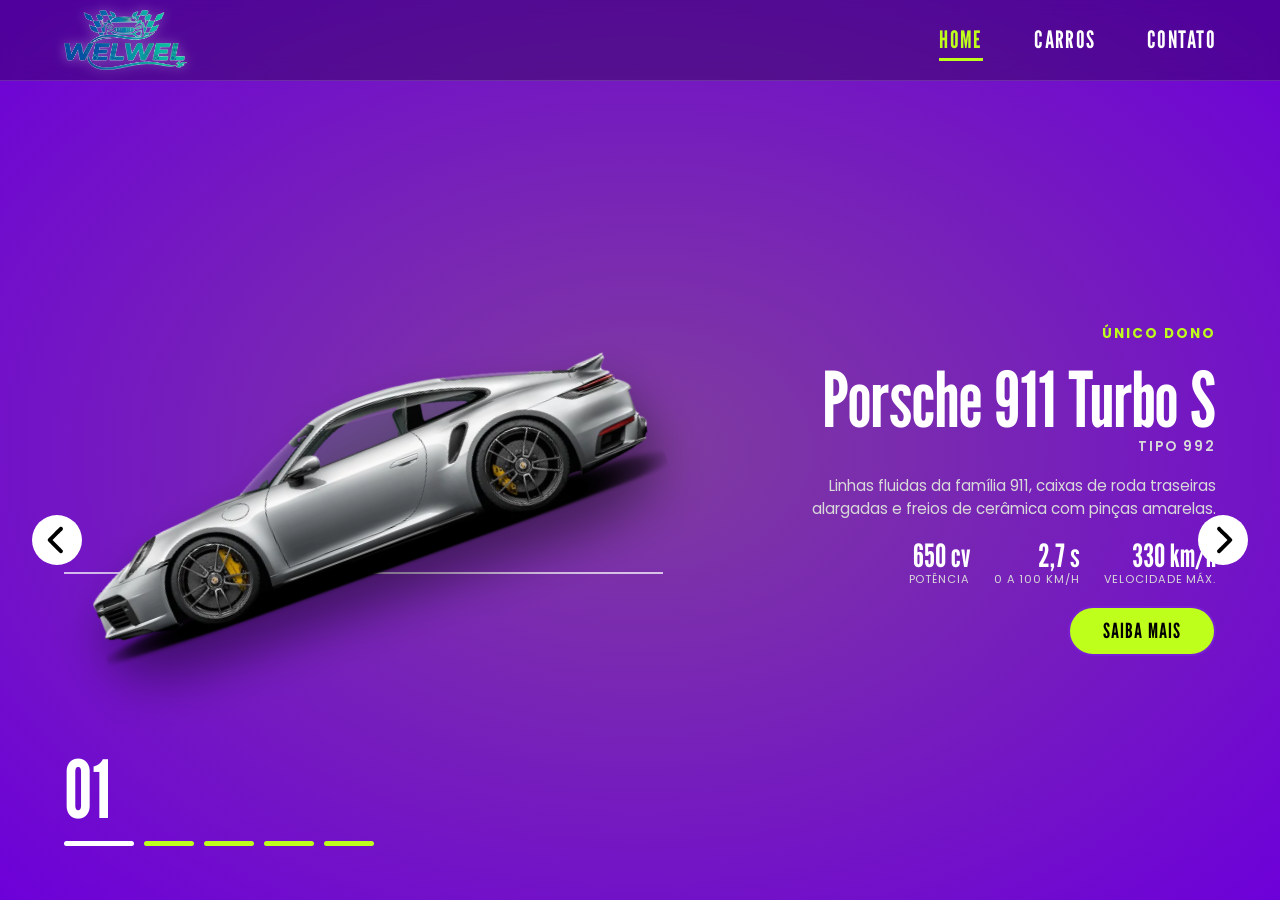
==== Car/index.html @ 52e98fe0 "Update" ====
<!DOCTYPE html>
<html lang="pt-BR">

<head>
    <meta charset="UTF-8">
    <meta name="viewport" content="width=device-width, initial-scale=1.0">
    <title>WelWel Cars | Automóveis do WelWel</title>
    <meta name="description" content="Vitrine de carros esportivos e elétricos da WelWel Cars, com ficha técnica completa de cada modelo.">
    <meta name="theme-color" content="#6d00d9">
    <link rel="icon" type="image/png" href="./img/favicon.png">
    <link rel="preconnect" href="https://fonts.googleapis.com">
    <link rel="preconnect" href="https://fonts.gstatic.com" crossorigin>
    <link href="https://fonts.googleapis.com/css2?family=League+Gothic&family=Poppins:wght@300;400;600;700&display=swap" rel="stylesheet">
    <link rel="stylesheet" href="./estyle.css">
</head>

<body class="page-home">
    <header class="site-header">
        <a class="brand" href="./index.html" aria-label="WelWel Cars, página inicial">
            <img src="./img/logo.webp" alt="WelWel Cars" width="480" height="234">
        </a>
        <button class="menu-toggle" type="button" aria-label="Abrir menu" aria-expanded="false" aria-controls="menu">
            <span></span><span></span><span></span>
        </button>
        <nav id="menu" class="menu" aria-label="Menu principal">
            <ul>
                <li><a href="./index.html" aria-current="page">Home</a></li>
                <li><a href="./carros.html">Carros</a></li>
                <li><a href="./contato.html">Contato</a></li>
            </ul>
        </nav>
    </header>

    <main>
        <section class="container" aria-roledescription="carrossel" aria-label="Carros em destaque">

            <div class="list">
            <article class="item active" aria-roledescription="slide" aria-label="1 de 5">
                <div class="car-img">
                    <img src="./img/car1.webp" alt="Porsche 911 Turbo S, vista lateral" fetchpriority="high">
                </div>

                <div class="content">
                    <p class="car-information">Único Dono</p>
                    <h2>Porsche 911 Turbo S <small>Tipo 992</small></h2>
                    <p class="description">Linhas fluidas da família 911, caixas de roda traseiras alargadas e freios de cerâmica com pinças amarelas.</p>
                    <ul class="stats">
                        <li><b>650 cv</b><span>potência</span></li>
                        <li><b>2,7 s</b><span>0 a 100 km/h</span></li>
                        <li><b>330 km/h</b><span>velocidade máx.</span></li>
                    </ul>
                    <button class="information" type="button" data-ficha="ficha-1">Saiba Mais</button>
                </div>
            </article>
            <article class="item" aria-roledescription="slide" aria-label="2 de 5" aria-hidden="true">
                <div class="car-img">
                    <img src="./img/car2.webp" alt="Ferrari California T, vista lateral" loading="lazy">
                </div>

                <div class="content">
                    <p class="car-information">Único Dono</p>
                    <h2>Ferrari California T <small>Grand Tourer conversível</small></h2>
                    <p class="description">Clássico GT de motor dianteiro-central, conversível 2+2 com pintura Rosso Corsa.</p>
                    <ul class="stats">
                        <li><b>560 cv</b><span>potência</span></li>
                        <li><b>3,6 s</b><span>0 a 100 km/h</span></li>
                        <li><b>316 km/h</b><span>velocidade máx.</span></li>
                    </ul>
                    <button class="information" type="button" data-ficha="ficha-2">Saiba Mais</button>
                </div>
            </article>
            <article class="item" aria-roledescription="slide" aria-label="3 de 5" aria-hidden="true">
                <div class="car-img">
                    <img src="./img/car3.webp" alt="Lamborghini Aventador S, vista lateral" loading="lazy">
                </div>

                <div class="content">
                    <p class="car-information">Único Dono</p>
                    <h2>Lamborghini Aventador S <small>LP 740-4</small></h2>
                    <p class="description">Silhueta em cunha, V12 aspirado e as icônicas portas em tesoura de Sant&#x27;Agata Bolognese.</p>
                    <ul class="stats">
                        <li><b>740 cv</b><span>potência</span></li>
                        <li><b>2,9 s</b><span>0 a 100 km/h</span></li>
                        <li><b>350 km/h</b><span>velocidade máx.</span></li>
                    </ul>
                    <button class="information" type="button" data-ficha="ficha-3">Saiba Mais</button>
                </div>
            </article>
            <article class="item" aria-roledescription="slide" aria-label="4 de 5" aria-hidden="true">
                <div class="car-img">
                    <img src="./img/car4.webp" alt="Geely EX2, vista lateral" loading="lazy">
                </div>

                <div class="content">
                    <p class="car-information">Único Dono</p>
                    <h2>Geely EX2 <small>Elétrico compacto</small></h2>
                    <p class="description">Elétrico de proporções de monovolume, pintura bicolor e design pensado para reduzir o arrasto.</p>
                    <ul class="stats">
                        <li><b>116 cv</b><span>potência</span></li>
                        <li><b>289 km</b><span>autonomia</span></li>
                        <li><b>21 min</b><span>recarga 30-80%</span></li>
                    </ul>
                    <button class="information" type="button" data-ficha="ficha-4">Saiba Mais</button>
                </div>
            </article>
            <article class="item" aria-roledescription="slide" aria-label="5 de 5" aria-hidden="true">
                <div class="car-img">
                    <img src="./img/car5.webp" alt="BMW iX3 M Sport, vista lateral" loading="lazy">
                </div>

                <div class="content">
                    <p class="car-information">Único Dono</p>
                    <h2>BMW iX3 M Sport <small>Geração G01 LCI</small></h2>
                    <p class="description">SUV elétrico que preserva as linhas do X3, com pacote aerodinâmico M Sport.</p>
                    <ul class="stats">
                        <li><b>286 cv</b><span>potência</span></li>
                        <li><b>460 km</b><span>autonomia</span></li>
                        <li><b>6,8 s</b><span>0 a 100 km/h</span></li>
                    </ul>
                    <button class="information" type="button" data-ficha="ficha-5">Saiba Mais</button>
                </div>
            </article>
            </div>

            <div class="arrows">
                <button id="prev" type="button" aria-label="Carro anterior"><img src="./img/arrow.svg" alt=""></button>
                <button id="next" type="button" aria-label="Próximo carro"><img src="./img/arrow.svg" alt=""></button>
            </div>

            <div class="indicator">
                <div class="number" aria-live="polite">01</div>
                <ul>
                <li><button class="line active" type="button" aria-label="Ir para o carro 1"></button></li>
                <li><button class="line" type="button" aria-label="Ir para o carro 2"></button></li>
                <li><button class="line" type="button" aria-label="Ir para o carro 3"></button></li>
                <li><button class="line" type="button" aria-label="Ir para o carro 4"></button></li>
                <li><button class="line" type="button" aria-label="Ir para o carro 5"></button></li>
                </ul>
            </div>
        </section>
    </main>

    <dialog class="ficha" id="ficha-1" aria-labelledby="ficha-1-titulo">
        <form method="dialog">
            <button class="close" aria-label="Fechar">×</button>
        </form>
        <p class="car-information">Ficha técnica</p>
        <h2 id="ficha-1-titulo">Porsche 911 Turbo S <small>Tipo 992</small></h2>
        <img src="./img/car1.webp" alt="" loading="lazy">
        <h3>Análise visual</h3>
        <ul class="highlights">
            <li><strong>Silhueta de perfil:</strong> Linhas fluidas e aerodinâmicas tradicionais do 911, com as caixas de roda traseiras visivelmente alargadas.</li>
            <li><strong>Entradas de ar laterais:</strong> Grandes aberturas nos para-lamas traseiros, que alimentam e refrigeram o motor biturbo.</li>
            <li><strong>Rodas e freios:</strong> Rodas com cubo rápido (central lock) e pinças amarelas do sistema de freios de cerâmica PCCB.</li>
            <li><strong>Defletor traseiro:</strong> Aerofólio integrado para controle adaptativo da força descendente (downforce).</li>
        </ul>
        <h3>Especificações</h3>
        <dl class="specs">
            <div><dt>Motor</dt><dd>3.8 litros, 6 cilindros opostos (Boxer), biturbo</dd></div>
            <div><dt>Combustível</dt><dd>Gasolina</dd></div>
            <div><dt>Potência máxima</dt><dd>650 cv a 6.750 rpm</dd></div>
            <div><dt>Torque máximo</dt><dd>81,6 kgfm a 2.500 rpm</dd></div>
            <div><dt>Transmissão</dt><dd>Automática de dupla embreagem (PDK), 8 marchas</dd></div>
            <div><dt>Tração</dt><dd>Integral sob demanda (AWD)</dd></div>
            <div><dt>0 a 100 km/h</dt><dd>2,7 segundos</dd></div>
            <div><dt>Velocidade máxima</dt><dd>330 km/h</dd></div>
            <div><dt>Peso em ordem de marcha</dt><dd>1.640 kg</dd></div>
            <div><dt>Freios</dt><dd>Discos de cerâmica ventilados e perfurados (PCCB)</dd></div>
            <div><dt>Pneus dianteiros</dt><dd>255/35 R20</dd></div>
            <div><dt>Pneus traseiros</dt><dd>315/30 R21</dd></div>
        </dl>
    </dialog>
    <dialog class="ficha" id="ficha-2" aria-labelledby="ficha-2-titulo">
        <form method="dialog">
            <button class="close" aria-label="Fechar">×</button>
        </form>
        <p class="car-information">Ficha técnica</p>
        <h2 id="ficha-2-titulo">Ferrari California T <small>Grand Tourer conversível</small></h2>
        <img src="./img/car2.webp" alt="" loading="lazy">
        <h3>Análise visual</h3>
        <ul class="highlights">
            <li><strong>Design de perfil:</strong> Silhueta clássica de Grand Tourer, motor dianteiro-central e tração traseira, com o escudo da escuderia nos para-lamas dianteiros.</li>
            <li><strong>Configuração conversível:</strong> Capota aberta, revelando o interior no formato de assentos 2+2.</li>
            <li><strong>Flanco esculpido:</strong> Um vinco fluido que começa atrás da roda dianteira e segue até a maçaneta da porta.</li>
            <li><strong>Rodas e freios:</strong> Rodas de liga leve de cinco raios em estrela, com pinças vermelhas que combinam com a pintura Rosso Corsa.</li>
        </ul>
        <h3>Especificações</h3>
        <dl class="specs">
            <div><dt>Motor</dt><dd>3.9 litros (3.855 cm³), V8 a 90°, biturbo</dd></div>
            <div><dt>Combustível</dt><dd>Gasolina</dd></div>
            <div><dt>Potência máxima</dt><dd>560 cv a 7.500 rpm</dd></div>
            <div><dt>Torque máximo</dt><dd>77 kgfm a 4.750 rpm</dd></div>
            <div><dt>Transmissão</dt><dd>Automatizada de dupla embreagem (F1-DCT), 7 marchas</dd></div>
            <div><dt>Tração</dt><dd>Traseira (RWD)</dd></div>
            <div><dt>0 a 100 km/h</dt><dd>3,6 segundos</dd></div>
            <div><dt>Velocidade máxima</dt><dd>316 km/h</dd></div>
            <div><dt>Peso seco</dt><dd>1.625 kg</dd></div>
            <div><dt>Freios</dt><dd>Discos de carbono-cerâmica ventilados</dd></div>
            <div><dt>Porta-malas</dt><dd>340 litros (240 litros com a capota recolhida)</dd></div>
        </dl>
    </dialog>
    <dialog class="ficha" id="ficha-3" aria-labelledby="ficha-3-titulo">
        <form method="dialog">
            <button class="close" aria-label="Fechar">×</button>
        </form>
        <p class="car-information">Ficha técnica</p>
        <h2 id="ficha-3-titulo">Lamborghini Aventador S <small>LP 740-4</small></h2>
        <img src="./img/car3.webp" alt="" loading="lazy">
        <h3>Análise visual</h3>
        <ul class="highlights">
            <li><strong>Silhueta em cunha:</strong> Linhas angulares e geométricas, clássicas e futuristas, do DNA de design da Lamborghini.</li>
            <li><strong>Entradas de ar laterais:</strong> Enormes aberturas nas portas e para-lamas traseiros, que levam ar ao motor V12 e aos freios.</li>
            <li><strong>Rodas e freios:</strong> Rodas raiadas com acabamento diamantado e pinças de freio amarelas em contraste com a carroceria.</li>
            <li><strong>Portas em tesoura:</strong> O vinco superior marca o contorno das portas de abertura vertical de Sant&#x27;Agata Bolognese.</li>
        </ul>
        <h3>Especificações</h3>
        <dl class="specs">
            <div><dt>Motor</dt><dd>6.5 litros, V12 a 60°, aspirado</dd></div>
            <div><dt>Combustível</dt><dd>Gasolina</dd></div>
            <div><dt>Potência máxima</dt><dd>740 cv a 8.400 rpm</dd></div>
            <div><dt>Torque máximo</dt><dd>70,4 kgfm (690 Nm) a 5.500 rpm</dd></div>
            <div><dt>Transmissão</dt><dd>Automatizada ISR (Independent Shifting Rods), 7 marchas</dd></div>
            <div><dt>Tração</dt><dd>Integral permanente (AWD)</dd></div>
            <div><dt>0 a 100 km/h</dt><dd>2,9 segundos</dd></div>
            <div><dt>Velocidade máxima</dt><dd>350 km/h</dd></div>
            <div><dt>Peso seco</dt><dd>1.575 kg</dd></div>
            <div><dt>Chassi</dt><dd>Suspensão ativa magnetorreológica e esterçamento nas 4 rodas</dd></div>
        </dl>
    </dialog>
    <dialog class="ficha" id="ficha-4" aria-labelledby="ficha-4-titulo">
        <form method="dialog">
            <button class="close" aria-label="Fechar">×</button>
        </form>
        <p class="car-information">Ficha técnica</p>
        <h2 id="ficha-4-titulo">Geely EX2 <small>Elétrico compacto</small></h2>
        <img src="./img/car4.webp" alt="" loading="lazy">
        <h3>Análise visual</h3>
        <ul class="highlights">
            <li><strong>Proporções de monovolume:</strong> Teto alto, balanços curtos e frente inclinada, priorizando o espaço interno e a modularidade da cabine.</li>
            <li><strong>Pintura bicolor:</strong> Carroceria em tom suave, com colunas e teto em preto brilhante.</li>
            <li><strong>Design aerodinâmico:</strong> Rodas aro 16 de desenho fechado e maçanetas embutidas para reduzir o arrasto.</li>
            <li><strong>Linha de cintura fluida:</strong> Vincos sutis e transições arredondadas, numa estética limpa e futurista.</li>
        </ul>
        <h3>Especificações</h3>
        <dl class="specs">
            <div><dt>Motor</dt><dd>Elétrico, síncrono de ímãs permanentes</dd></div>
            <div><dt>Potência máxima</dt><dd>116 cv (85 kW)</dd></div>
            <div><dt>Torque máximo</dt><dd>15,3 kgfm (150 Nm)</dd></div>
            <div><dt>Tração</dt><dd>Traseira (RWD)</dd></div>
            <div><dt>Bateria</dt><dd>Lítio-ferro-fosfato (LFP)</dd></div>
            <div><dt>Autonomia (Inmetro)</dt><dd>289 km</dd></div>
            <div><dt>Tempo de recarga</dt><dd>30% a 80% em 21 minutos (DC rápida)</dd></div>
            <div><dt>Comprimento / entre-eixos</dt><dd>4,13 m / 2,65 m</dd></div>
            <div><dt>Porta-malas traseiro</dt><dd>375 litros</dd></div>
            <div><dt>Porta-malas dianteiro (frunk)</dt><dd>70 litros</dd></div>
        </dl>
    </dialog>
    <dialog class="ficha" id="ficha-5" aria-labelledby="ficha-5-titulo">
        <form method="dialog">
            <button class="close" aria-label="Fechar">×</button>
        </form>
        <p class="car-information">Ficha técnica</p>
        <h2 id="ficha-5-titulo">BMW iX3 M Sport <small>Geração G01 LCI</small></h2>
        <img src="./img/car5.webp" alt="" loading="lazy">
        <h3>Análise visual</h3>
        <ul class="highlights">
            <li><strong>Proporções de SUV:</strong> Silhueta bem definida no estilo SAV, com balanço traseiro que amplia o espaço de carga.</li>
            <li><strong>Pacote M Sport:</strong> Para-choques esportivos, soleiras laterais musculosas e acabamento Shadow Line nas molduras das janelas.</li>
            <li><strong>Identidade sutil:</strong> Preserva as linhas do X3, com discretos apliques pretos nas saídas de ar dos para-lamas dianteiros.</li>
            <li><strong>Rodas exclusivas:</strong> Liga leve aerodinâmica de desenho fechado e acabamento bicolor, para reduzir o arrasto.</li>
        </ul>
        <h3>Especificações</h3>
        <dl class="specs">
            <div><dt>Motorização</dt><dd>1 motor elétrico traseiro (BMW eDrive de 5ª geração)</dd></div>
            <div><dt>Potência máxima</dt><dd>286 cv (210 kW)</dd></div>
            <div><dt>Torque máximo</dt><dd>40,8 kgfm (400 Nm)</dd></div>
            <div><dt>Transmissão</dt><dd>Automática de 1 marcha</dd></div>
            <div><dt>Tração</dt><dd>Traseira (RWD)</dd></div>
            <div><dt>0 a 100 km/h</dt><dd>6,8 segundos</dd></div>
            <div><dt>Velocidade máxima</dt><dd>180 km/h (limitada eletronicamente)</dd></div>
            <div><dt>Bateria</dt><dd>80 kWh brutos (74 kWh úteis)</dd></div>
            <div><dt>Autonomia média</dt><dd>Até 460 km (ciclo WLTP)</dd></div>
            <div><dt>Recarga rápida</dt><dd>10% a 80% em cerca de 32 minutos (DC de 150 kW)</dd></div>
            <div><dt>Porta-malas</dt><dd>510 litros</dd></div>
        </dl>
    </dialog>

    <script src="./script.js"></script>
</body>

</html>
---- Car/estyle.css ----
/* ============ Base ============ */
:root {
    --roxo-claro: #7f3d9e;
    --roxo: #6d00d9;
    --roxo-escuro: #1a0033;
    --verde: #beff1b;
    --texto: #fff;
    --texto-suave: #d9d9d9;
    --borda: rgba(255, 255, 255, 0.14);
    --gutter: max(16px, 5vw);
}

* {
    margin: 0;
    padding: 0;
    box-sizing: border-box;
    list-style: none;
}

html {
    scroll-behavior: smooth;
}

body {
    font-family: "Poppins", sans-serif;
    font-size: 16px;
    line-height: 1.5;
    color: var(--texto);
    background: var(--roxo-escuro);
    min-height: 100vh;
}

img {
    max-width: 100%;
    display: block;
}

a {
    color: inherit;
}

button {
    font: inherit;
}

:focus-visible {
    outline: 3px solid var(--verde);
    outline-offset: 3px;
}

.car-information {
    font-weight: 700;
    font-size: 0.85rem;
    text-transform: uppercase;
    letter-spacing: 0.15em;
    color: var(--verde);
}

/* Botão verde "Saiba Mais" (também usado em links) */
.information {
    display: inline-block;
    border-radius: 30px;
    padding: 0.35em 1.6em;
    text-transform: uppercase;
    text-decoration: none;
    letter-spacing: 0.05em;
    border: 2px solid #791fd3;
    background-color: var(--verde);
    color: #000;
    cursor: pointer;
    font-family: "League Gothic", sans-serif;
    font-size: 1.3rem;
    transition: transform 0.2s, background-color 0.2s, box-shadow 0.2s;

    &:hover {
        background-color: #fff;
        transform: translateY(-2px);
        box-shadow: 0 8px 20px rgba(0, 0, 0, 0.3);
    }
}

/* ============ Cabeçalho ============ */
.site-header {
    position: fixed;
    inset: 0 0 auto 0;
    z-index: 10;
    display: flex;
    align-items: center;
    justify-content: space-between;
    gap: 16px;
    padding: 10px var(--gutter);
    background: rgba(26, 0, 51, 0.35);
    backdrop-filter: blur(10px);
    -webkit-backdrop-filter: blur(10px);
    border-bottom: 1px solid var(--borda);

    & .brand img {
        height: 60px;
        width: auto;
        filter: drop-shadow(0 0 6px rgba(255, 255, 255, 0.35));
    }

    & .menu ul {
        display: flex;
        gap: clamp(20px, 4vw, 56px);
    }

    & .menu a {
        font-family: "League Gothic", sans-serif;
        font-size: 1.5rem;
        letter-spacing: 0.06em;
        text-transform: uppercase;
        text-decoration: none;
        padding: 4px 0;
        border-bottom: 3px solid transparent;
        transition: color 0.2s, border-color 0.2s;

        &:hover,
        &[aria-current="page"] {
            color: var(--verde);
            border-color: var(--verde);
        }
    }
}

.menu-toggle {
    display: none;
    width: 46px;
    height: 46px;
    border: 1px solid var(--borda);
    border-radius: 12px;
    background: rgba(255, 255, 255, 0.08);
    cursor: pointer;
    flex-direction: column;
    justify-content: center;
    align-items: center;
    gap: 5px;

    & span {
        width: 22px;
        height: 2px;
        background: #fff;
        border-radius: 2px;
        transition: transform 0.3s, opacity 0.3s;
    }

    &[aria-expanded="true"] span:nth-child(1) { transform: translateY(7px) rotate(45deg); }
    &[aria-expanded="true"] span:nth-child(2) { opacity: 0; }
    &[aria-expanded="true"] span:nth-child(3) { transform: translateY(-7px) rotate(-45deg); }
}

/* ============ Carrossel (Home) ============ */
.page-home {
    overflow: hidden;
}

section.container {
    --calculation: 1;
    background-image: radial-gradient(var(--roxo-claro), var(--roxo));
    height: 100vh;
    height: 100svh;
    position: relative;
    overflow: hidden;
    padding-top: 80px;

    & .list {
        width: min(1200px, 90vw);
        margin: auto;
        height: 100%;
        position: relative;
        display: grid;

        /* Linha branca onde o carro "apoia" */
        &::before {
            content: '';
            position: absolute;
            left: 0;
            right: 48%;
            top: 60%;
            border-top: 2px solid rgba(255, 255, 255, 0.7);
        }
    }

    & .item {
        grid-area: 1 / 1;
        display: grid;
        grid-template-columns: 1.15fr 1fr;
        align-items: center;
        gap: 40px;
        transform: translateX(calc(100vw * var(--calculation)));
        opacity: 0;
        visibility: hidden;
        transition: transform 0.5s, opacity 0.5s, visibility 0.5s;

        & .car-img img {
            width: 100%;
            max-height: 50vh;
            object-fit: contain;
            transform: rotate(0);
            transition: transform 0.5s 0.3s;
            filter: drop-shadow(0 30px 25px rgba(0, 0, 0, 0.45));
        }

        & .content {
            display: flex;
            flex-direction: column;
            align-items: end;
            text-align: right;
            gap: 18px;

            & > * {
                transform: translateX(calc(200px * var(--calculation)));
                opacity: 0;
                transition: transform 0.7s 0.3s, opacity 0.7s 0.3s;
            }

            & h2 { transition-delay: 0.45s; }
            & .description { transition-delay: 0.6s; }
            & .stats { transition-delay: 0.75s; }
            & .information { transition-delay: 0.9s; }
        }

        &.active {
            transform: translateX(0);
            opacity: 1;
            visibility: visible;

            & .car-img img { transform: rotate(-20deg); }

            & .content > * {
                transform: translateX(0);
                opacity: 1;
            }
        }
    }

    & .arrows {
        position: absolute;
        top: 60%;
        left: 50%;
        transform: translate(-50%, -50%);
        display: flex;
        justify-content: space-between;
        width: 95vw;
        pointer-events: none;
        z-index: 3;

        & button {
            pointer-events: auto;
            width: 50px;
            height: 50px;
            border-radius: 50%;
            border: none;
            background: #fff;
            display: grid;
            place-items: center;
            cursor: pointer;
            transition: background-color 0.3s, transform 0.3s;

            & img { width: 28px; }

            &:hover { background-color: var(--verde); }
        }

        & #prev { transform: scale(-1); }
    }

    & .indicator {
        position: absolute;
        left: var(--gutter);
        bottom: 6vh;
        display: flex;
        flex-direction: column;
        gap: 12px;
        z-index: 3;

        & .number {
            font-size: 5em;
            line-height: 1;
            font-family: "League Gothic", sans-serif;
        }

        & ul {
            display: flex;
            gap: 10px;
        }

        & .line {
            display: block;
            width: 50px;
            height: 5px;
            padding: 0;
            border: none;
            background-color: var(--verde);
            border-radius: 5px;
            cursor: pointer;
            transition: background-color 0.5s, width 0.5s;

            &.active {
                background-color: #fff;
                width: 70px;
            }
        }
    }
}

/* Textos do carro (carrossel, página Carros e ficha) */
h2 small {
    display: block;
    font-family: "Poppins", sans-serif;
    font-size: 0.85rem;
    line-height: 1.6;
    font-weight: 600;
    letter-spacing: 0.15em;
    text-transform: uppercase;
    color: var(--texto-suave);
}

.item h2,
.car-card h2,
.ficha h2 {
    font-family: "League Gothic", sans-serif;
    font-weight: 400;
    line-height: 0.95;
}

.item h2 {
    font-size: clamp(3rem, 6vw, 5.5rem);
}

.description {
    color: var(--texto-suave);
    font-size: 0.95rem;
    max-width: 420px;
}

.stats {
    display: flex;
    gap: 24px;

    & li {
        display: flex;
        flex-direction: column;
    }

    & b {
        font-family: "League Gothic", sans-serif;
        font-weight: 400;
        font-size: 2rem;
        line-height: 1;
    }

    & span {
        font-size: 0.7rem;
        text-transform: uppercase;
        letter-spacing: 0.08em;
        color: var(--texto-suave);
    }
}

/* ============ Ficha técnica (janela) ============ */
.ficha {
    margin: auto;
    width: min(760px, calc(100% - 32px));
    max-height: 90vh;
    overflow: auto;
    padding: 32px;
    color: var(--texto);
    background: linear-gradient(160deg, #2c0057, #14002a);
    border: 1px solid rgba(190, 255, 27, 0.4);
    border-radius: 20px;

    &::backdrop {
        background: rgba(10, 0, 20, 0.7);
        backdrop-filter: blur(4px);
    }

    & h2 {
        font-size: clamp(2.4rem, 7vw, 3.6rem);
        margin: 4px 0 12px;
    }

    & > img {
        width: 100%;
        max-height: 200px;
        object-fit: contain;
        margin: 8px 0 16px;
    }

    & h3 {
        font-family: "League Gothic", sans-serif;
        font-weight: 400;
        font-size: 1.6rem;
        letter-spacing: 0.04em;
        margin: 20px 0 10px;
    }

    & .close {
        position: absolute;
        top: 16px;
        right: 16px;
        width: 40px;
        height: 40px;
        border-radius: 50%;
        border: none;
        background: var(--verde);
        color: #000;
        font-size: 1.6rem;
        line-height: 1;
        cursor: pointer;
    }
}

.highlights {
    display: grid;
    gap: 8px;
    font-size: 0.92rem;
    color: var(--texto-suave);

    & strong { color: var(--verde); }
}

.specs {
    display: grid;
    grid-template-columns: repeat(auto-fit, minmax(210px, 1fr));
    gap: 8px;

    & div {
        padding: 10px 12px;
        background: rgba(255, 255, 255, 0.06);
        border-radius: 10px;
    }

    & dt {
        font-size: 0.7rem;
        text-transform: uppercase;
        letter-spacing: 0.08em;
        color: var(--verde);
    }

    & dd {
        font-weight: 600;
        font-size: 0.92rem;
    }
}

/* ============ Páginas internas (Carros e Contato) ============ */
.page-carros,
.page-contato {
    background:
        radial-gradient(ellipse at top, var(--roxo-claro), var(--roxo) 35%, var(--roxo-escuro) 75%) no-repeat,
        var(--roxo-escuro);
    background-size: 100% 900px;
}

.page {
    width: min(1200px, calc(100% - 32px));
    margin: 0 auto;
    padding: 130px 0 60px;
}

.page-intro {
    margin-bottom: 40px;
    max-width: 640px;

    & h1 {
        font-family: "League Gothic", sans-serif;
        font-weight: 400;
        font-size: clamp(3.2rem, 9vw, 6rem);
        line-height: 1;
        margin: 6px 0 12px;
    }

    & p:last-child { color: var(--texto-suave); }
}

.car-grid {
    display: grid;
    grid-template-columns: repeat(auto-fill, minmax(min(100%, 340px), 1fr));
    align-items: start;
    gap: 24px;
}

.car-card {
    display: flex;
    flex-direction: column;
    gap: 12px;
    padding: 20px;
    background: rgba(255, 255, 255, 0.06);
    border: 1px solid var(--borda);
    border-radius: 20px;
    transition: transform 0.3s, border-color 0.3s;

    &:hover {
        transform: translateY(-4px);
        border-color: var(--verde);
    }

    & h2 { font-size: 2.6rem; }

    & .stats b { font-size: 1.6rem; }
}

.car-card-img {
    aspect-ratio: 16 / 8;
    display: grid;
    place-items: center;
    padding: 16px;
    border-radius: 14px;
    background: radial-gradient(var(--roxo-claro), var(--roxo));
    overflow: hidden;

    & img {
        max-height: 100%;
        object-fit: contain;
        filter: drop-shadow(0 16px 12px rgba(0, 0, 0, 0.4));
        transition: transform 0.5s;
    }
}

.car-card:hover .car-card-img img {
    transform: rotate(-8deg) scale(1.03);
}

details {
    margin-top: auto;
    border-top: 1px solid var(--borda);
    padding-top: 12px;

    & summary {
        cursor: pointer;
        font-weight: 600;
        color: var(--verde);
    }

    &[open] summary { margin-bottom: 12px; }

    & .specs { margin-top: 12px; }
}

/* Contato */
.contact {
    display: grid;
    grid-template-columns: 1.5fr 1fr;
    gap: 24px;
    align-items: start;
}

.contact-form,
.contact-info {
    padding: 28px;
    background: rgba(255, 255, 255, 0.06);
    border: 1px solid var(--borda);
    border-radius: 20px;
}

.contact-form {
    display: grid;
    grid-template-columns: 1fr 1fr;
    gap: 16px;

    & label {
        display: grid;
        gap: 6px;
        font-size: 0.85rem;
        font-weight: 600;
    }

    & .full,
    & .form-status { grid-column: 1 / -1; }

    & input,
    & select,
    & textarea {
        width: 100%;
        padding: 12px 14px;
        font: inherit;
        font-weight: 400;
        color: var(--texto);
        background: rgba(255, 255, 255, 0.08);
        border: 1px solid rgba(255, 255, 255, 0.22);
        border-radius: 12px;
        resize: vertical;

        &:focus {
            outline: none;
            border-color: var(--verde);
        }
    }

    & option { color: #000; }

    & button { justify-self: start; }

    & .form-status {
        color: var(--verde);
        font-weight: 600;
    }
}

.contact-info {
    display: grid;
    gap: 16px;

    & h2 {
        font-family: "League Gothic", sans-serif;
        font-weight: 400;
        font-size: 2.4rem;
        line-height: 1;
    }

    & ul {
        display: grid;
        gap: 8px;
        color: var(--texto-suave);
    }

    & strong { color: var(--texto); }

    & .information { justify-self: start; }
}

.site-footer {
    text-align: center;
    padding: 32px 16px;
    font-size: 0.85rem;
    color: var(--texto-suave);
    border-top: 1px solid var(--borda);

    & a { color: var(--verde); }
}

/* ============ Celular e tablet ============ */
@media (max-width: 860px) {
    .menu-toggle {
        display: flex;
    }

    .site-header {
        & .brand img { height: 48px; }

        & .menu {
            position: absolute;
            top: 100%;
            left: 0;
            right: 0;
            background: rgba(26, 0, 51, 0.97);
            border-bottom: 1px solid var(--borda);
            padding: 8px var(--gutter) 16px;
            display: none;

            &.open { display: block; }

            & ul {
                flex-direction: column;
                gap: 4px;
            }

            & a {
                display: block;
                padding: 10px 0;
            }
        }
    }

    .page-home {
        overflow: auto;
    }

    section.container {
        height: auto;
        min-height: 100vh;
        min-height: 100svh;
        padding: 104px 0 150px;

        & .list::before { display: none; }

        & .item {
            grid-template-columns: 1fr;
            align-content: start;
            gap: 24px;

            & .car-img { padding: 8px 16px 0; }

            & .car-img img { max-height: 30vh; }

            &.active .car-img img { transform: rotate(-8deg); }

            & .content {
                align-items: start;
                text-align: left;
                gap: 14px;
            }
        }

        & .arrows {
            top: auto;
            left: auto;
            right: var(--gutter);
            bottom: 28px;
            transform: none;
            width: auto;
            gap: 12px;
        }

        & .indicator {
            bottom: 28px;

            & .number { font-size: 3em; }

            & .line { width: 28px; }

            & .line.active { width: 44px; }
        }
    }

    .contact {
        grid-template-columns: 1fr;
    }
}

@media (max-width: 520px) {
    .contact-form {
        grid-template-columns: 1fr;
        padding: 20px;
    }

    .stats {
        gap: 18px;
    }

    .ficha {
        padding: 24px 18px;
    }
}

@media (prefers-reduced-motion: reduce) {
    *,
    *::before,
    *::after {
        transition-duration: 0.01ms !important;
        transition-delay: 0s !important;
        scroll-behavior: auto !important;
    }
}
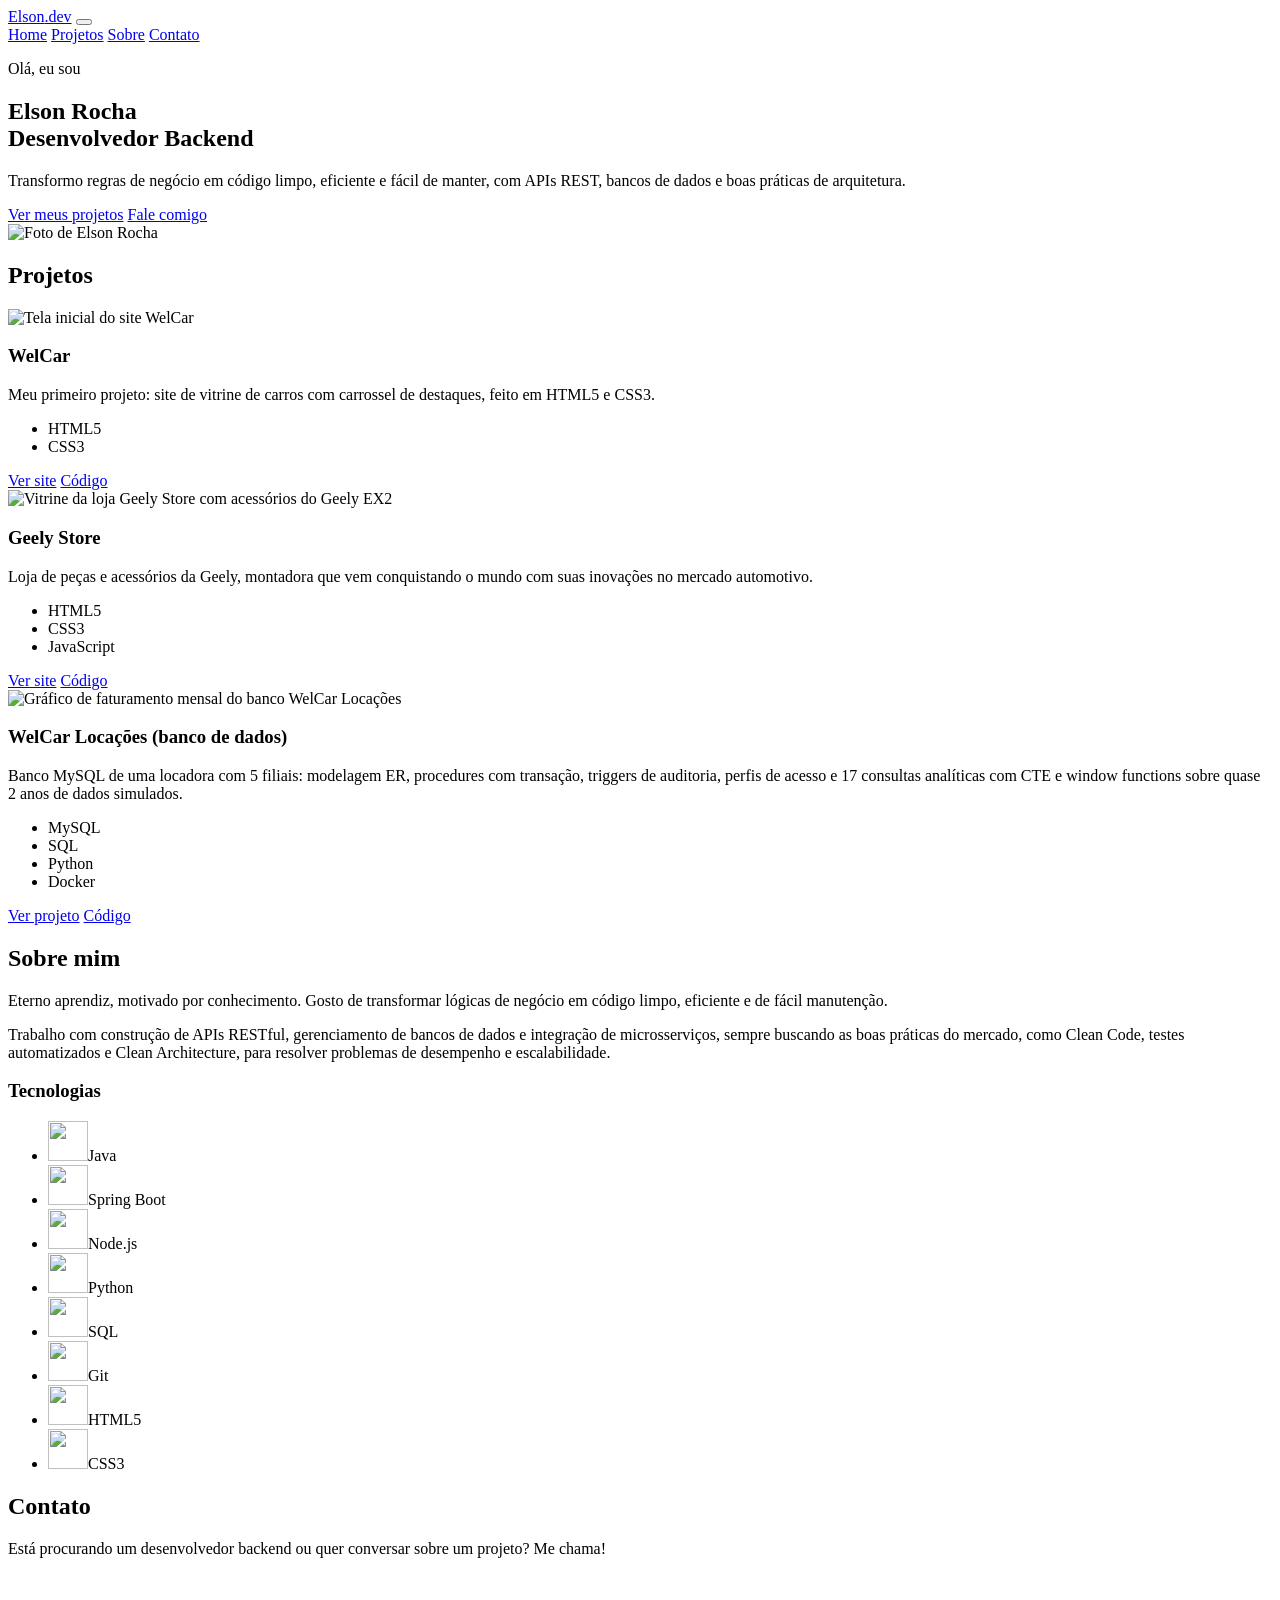
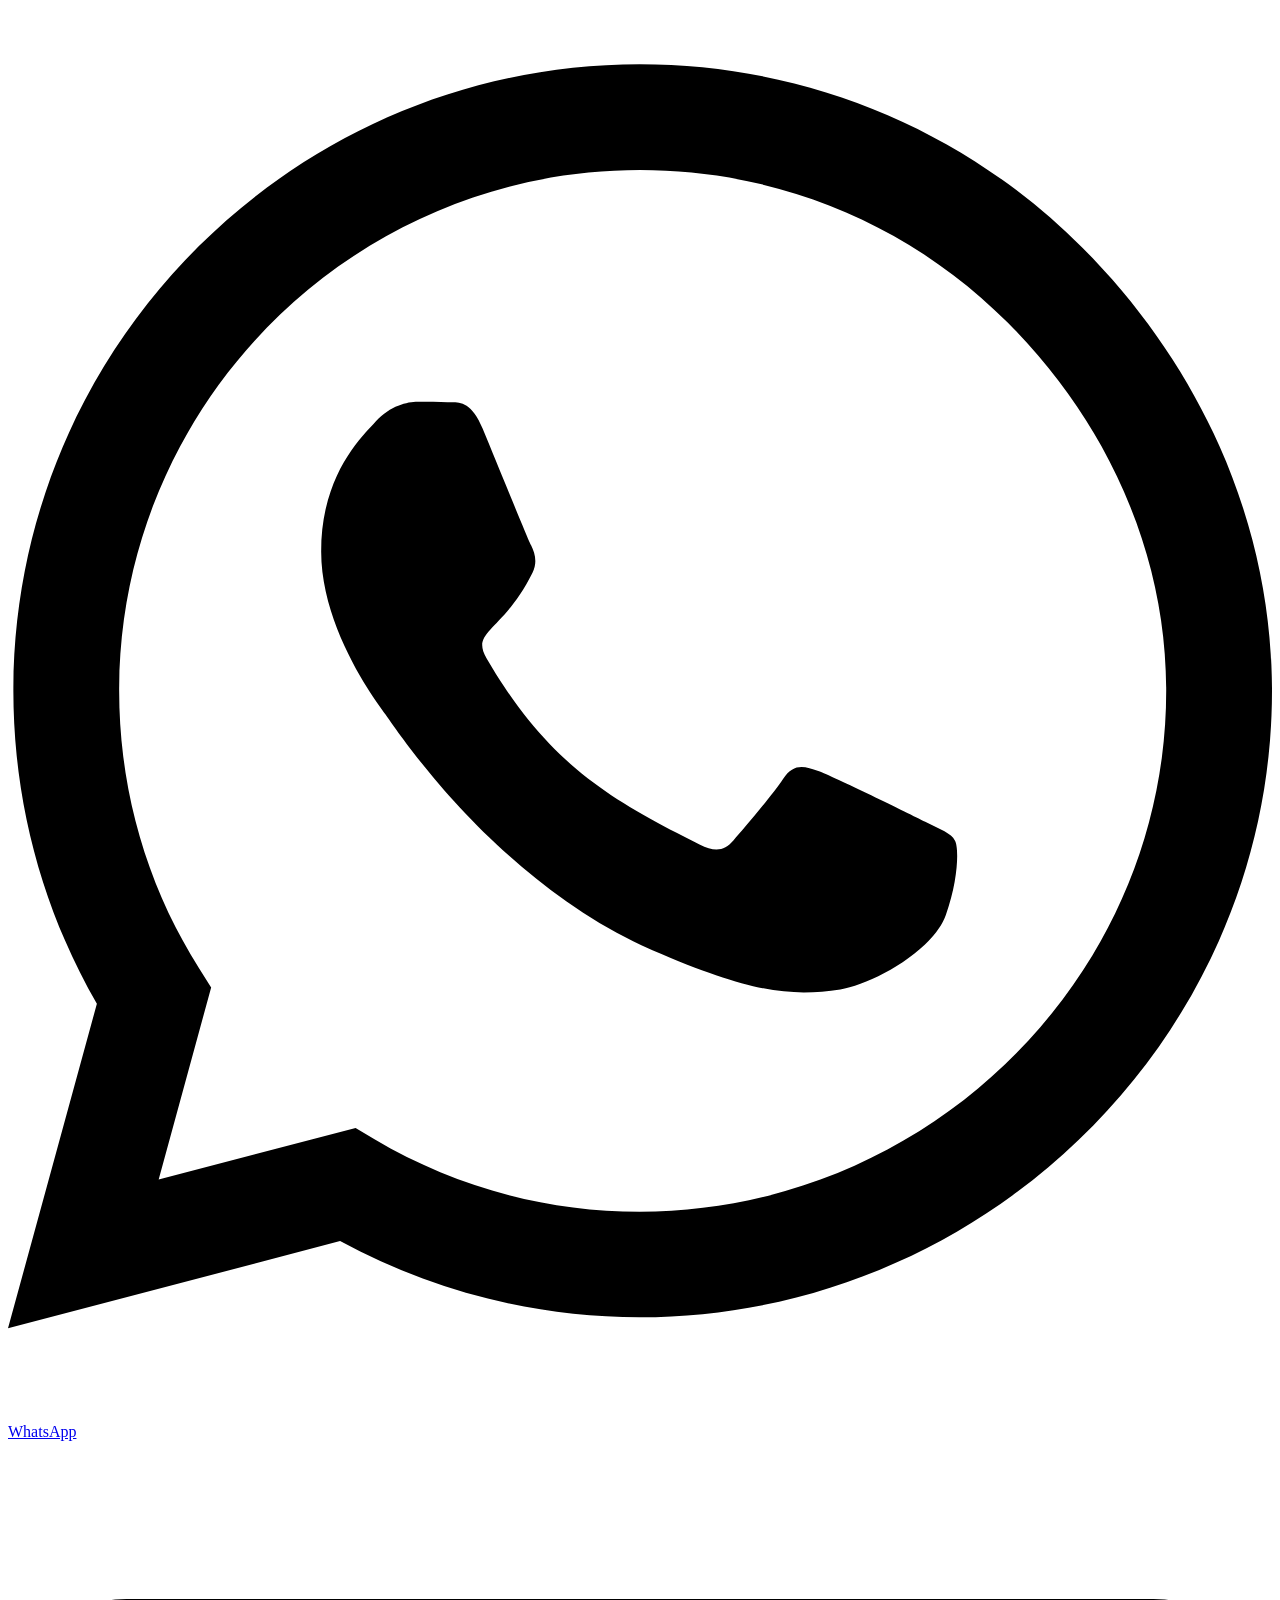
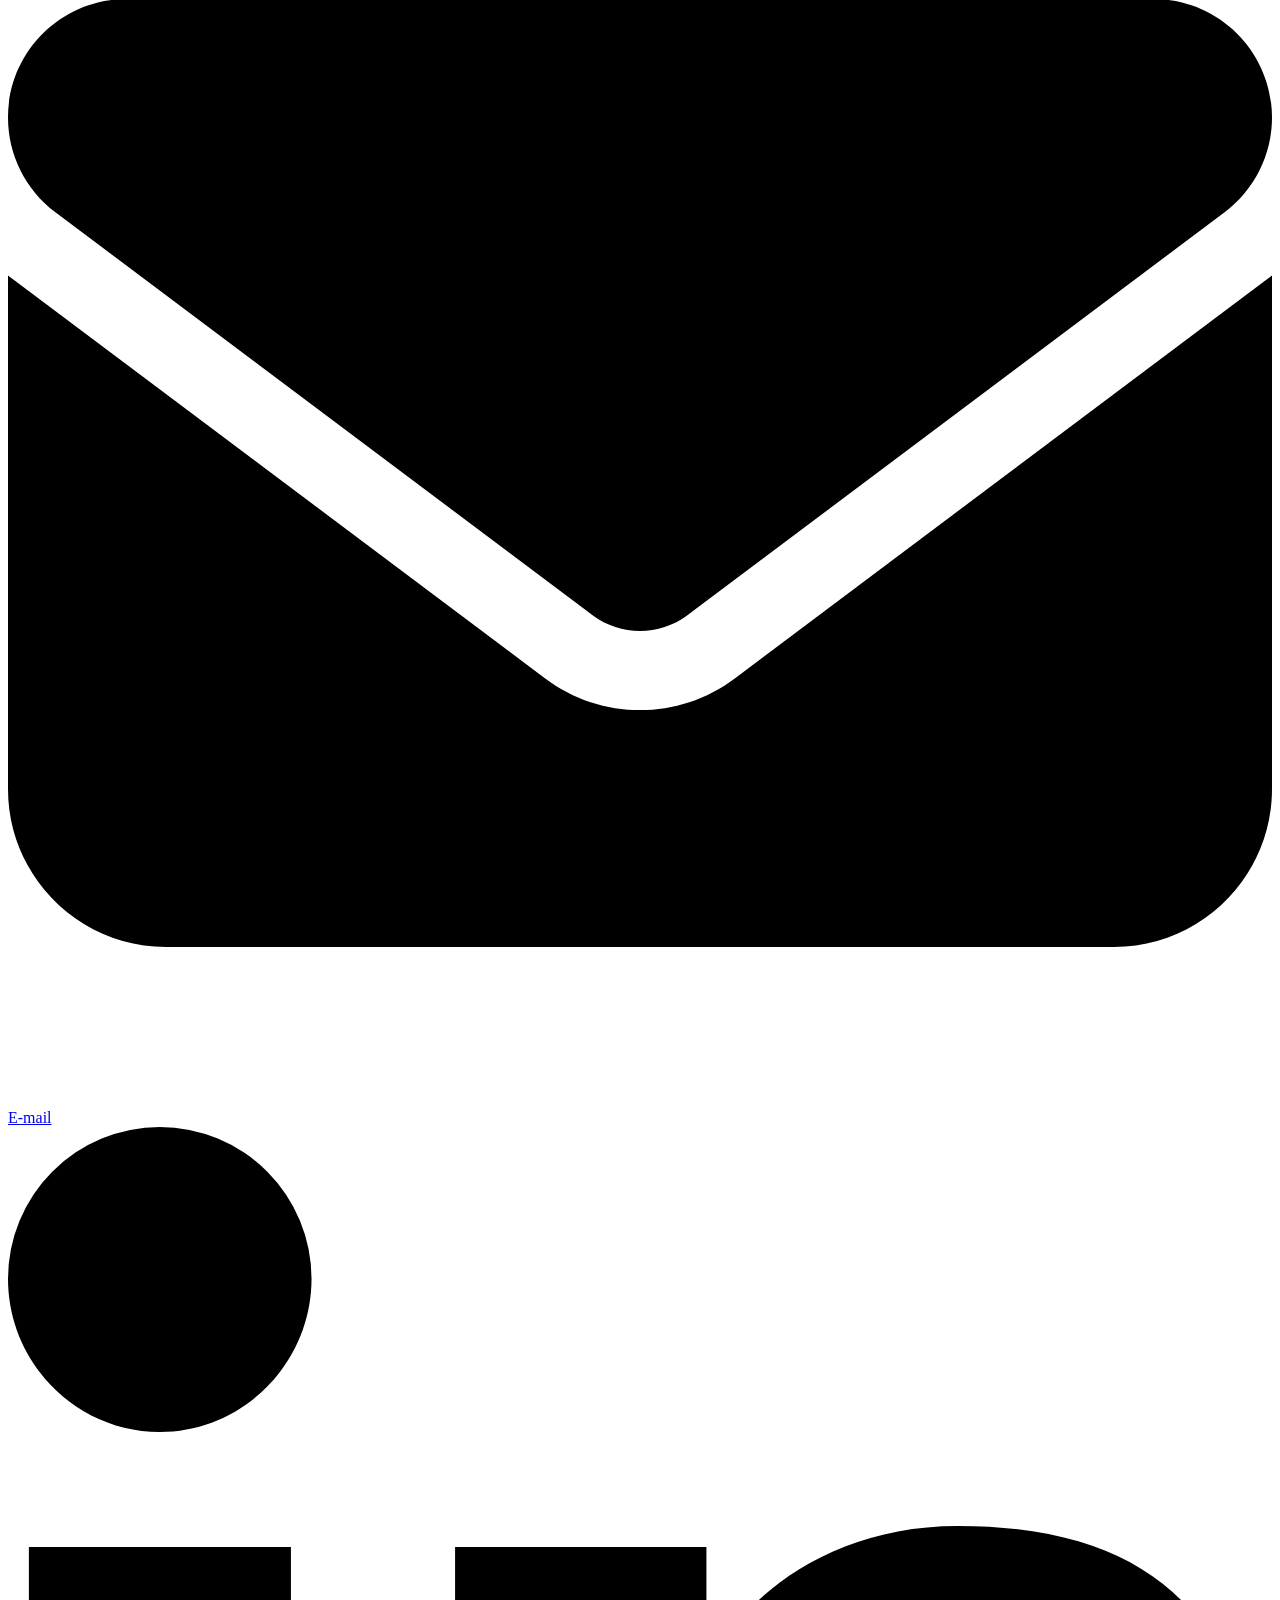
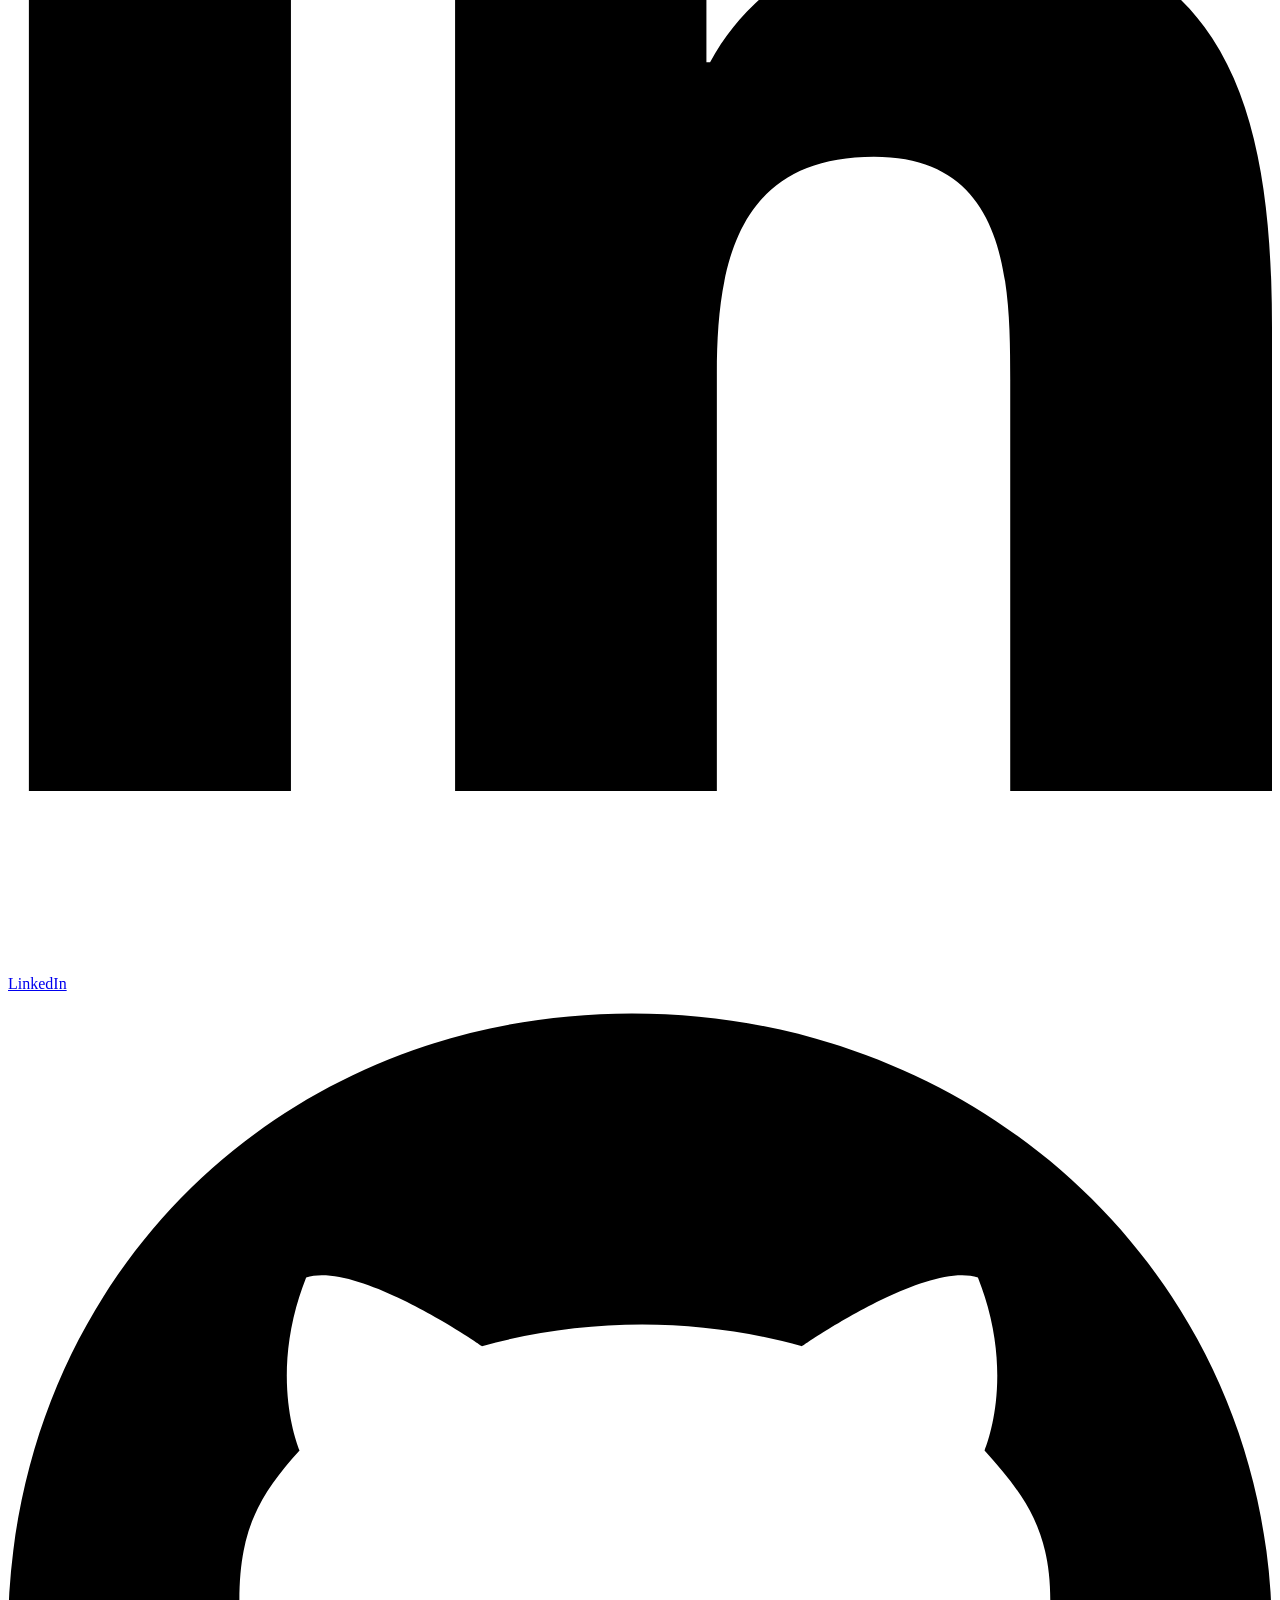
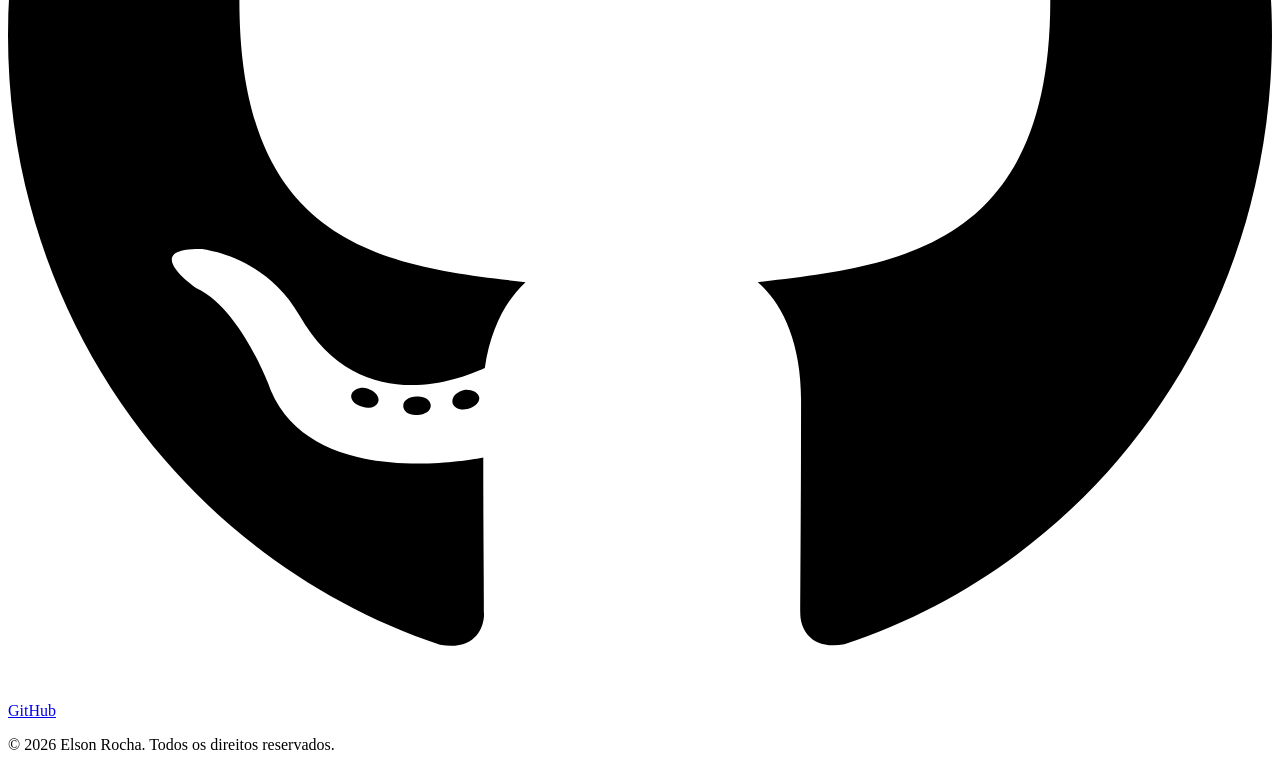
==== commit 8c8a5f2f: "UpGeelyStore" ====
--- a/Car/index.html
+++ b/Car/index.html
@@ -1,291 +1,168 @@
 <!DOCTYPE html>
 <html lang="pt-BR">
-
 <head>
     <meta charset="UTF-8">
     <meta name="viewport" content="width=device-width, initial-scale=1.0">
-    <title>WelWel Cars | Automóveis do WelWel</title>
-    <meta name="description" content="Vitrine de carros esportivos e elétricos da WelWel Cars, com ficha técnica completa de cada modelo.">
-    <meta name="theme-color" content="#6d00d9">
-    <link rel="icon" type="image/png" href="./img/favicon.png">
-    <link rel="preconnect" href="https://fonts.googleapis.com">
-    <link rel="preconnect" href="https://fonts.gstatic.com" crossorigin>
-    <link href="https://fonts.googleapis.com/css2?family=League+Gothic&family=Poppins:wght@300;400;600;700&display=swap" rel="stylesheet">
-    <link rel="stylesheet" href="./estyle.css">
+    <title>Elson Rocha | Desenvolvedor Backend</title>
+    <meta name="description" content="Portfólio de Elson Rocha, desenvolvedor backend com Java, Spring Boot, Node.js, Python e SQL.">
+
+    <!-- Aparência do link quando compartilhado no WhatsApp e LinkedIn -->
+    <meta property="og:title" content="Elson Rocha | Desenvolvedor Backend">
+    <meta property="og:description" content="Conheça meus projetos com Java, Spring Boot, Node.js, Python e SQL.">
+    <meta property="og:image" content="img/elson.jpg">
+    <meta property="og:type" content="website">
+
+    <link rel="icon" href="data:image/svg+xml,<svg xmlns='http://www.w3.org/2000/svg' viewBox='0 0 64 64'><rect width='64' height='64' rx='14' fill='%235b3df5'/><text x='50%' y='54%' font-family='Segoe UI,Arial' font-size='34' font-weight='700' fill='white' text-anchor='middle' dominant-baseline='middle'>ER</text></svg>">
+    <link rel="stylesheet" href="styles.css">
 </head>
+<body>
+    <header class="topo">
+        <div class="container topo-conteudo">
+            <a href="#inicio" class="logo">Elson<span>.dev</span></a>
 
-<body class="page-home">
-    <header class="site-header">
-        <a class="brand" href="./index.html" aria-label="WelWel Cars, página inicial">
-            <img src="./img/logo.webp" alt="WelWel Cars" width="480" height="234">
-        </a>
-        <button class="menu-toggle" type="button" aria-label="Abrir menu" aria-expanded="false" aria-controls="menu">
-            <span></span><span></span><span></span>
-        </button>
-        <nav id="menu" class="menu" aria-label="Menu principal">
-            <ul>
-                <li><a href="./index.html" aria-current="page">Home</a></li>
-                <li><a href="./carros.html">Carros</a></li>
-                <li><a href="./contato.html">Contato</a></li>
-            </ul>
-        </nav>
+            <button class="menu-botao" aria-label="Abrir menu" aria-expanded="false" aria-controls="menu">
+                <span></span><span></span><span></span>
+            </button>
+
+            <nav id="menu" class="menu">
+                <a href="#inicio">Home</a>
+                <a href="#projetos">Projetos</a>
+                <a href="#sobre">Sobre</a>
+                <a href="#contato">Contato</a>
+            </nav>
+        </div>
     </header>
 
     <main>
-        <section class="container" aria-roledescription="carrossel" aria-label="Carros em destaque">
+        <section id="inicio" class="principal">
+            <div class="container principal-conteudo">
+                <div>
+                    <p class="saudacao">Olá, eu sou</p>
+                    <h1>Elson Rocha<br><span>Desenvolvedor Backend</span></h1>
+                    <p class="resumo">Transformo regras de negócio em código limpo, eficiente e fácil de manter, com APIs REST, bancos de dados e boas práticas de arquitetura.</p>
+                    <div class="acoes">
+                        <a href="#projetos" class="btn btn-principal">Ver meus projetos</a>
+                        <a href="#contato" class="btn btn-secundario">Fale comigo</a>
+                    </div>
+                </div>
+                <img class="foto" src="img/elson.jpg" alt="Foto de Elson Rocha" width="600" height="800">
+            </div>
+        </section>
 
-            <div class="list">
-            <article class="item active" aria-roledescription="slide" aria-label="1 de 5">
-                <div class="car-img">
-                    <img src="./img/car1.webp" alt="Porsche 911 Turbo S, vista lateral" fetchpriority="high">
+        <section id="projetos" class="secao">
+            <div class="container">
+                <h2 class="titulo-secao">Projetos</h2>
+
+                <div class="grade-projetos">
+                    <article class="card">
+                        <img src="img/projeto-welcar.jpg" alt="Tela inicial do site WelCar" loading="lazy">
+                        <div class="card-info">
+                            <h3>WelCar</h3>
+                            <p>Meu primeiro projeto: site de vitrine de carros com carrossel de destaques, feito em HTML5 e CSS3.</p>
+                            <ul class="tags">
+                                <li>HTML5</li>
+                                <li>CSS3</li>
+                            </ul>
+                            <div class="card-links">
+                                <a href="https://elsondev-backend.github.io/mycarr/Car/index.html" target="_blank" rel="noopener">Ver site</a>
+                                <a href="https://github.com/elsondev-backend/mycarr" target="_blank" rel="noopener">Código</a>
+                            </div>
+                        </div>
+                    </article>
+
+                    <article class="card">
+                        <img src="img/projeto-geely-store.jpg" alt="Vitrine da loja Geely Store com acessórios do Geely EX2" loading="lazy">
+                        <div class="card-info">
+                            <h3>Geely Store</h3>
+                            <p>Loja de peças e acessórios da Geely, montadora que vem conquistando o mundo com suas inovações no mercado automotivo.</p>
+                            <ul class="tags">
+                                <li>HTML5</li>
+                                <li>CSS3</li>
+                                <li>JavaScript</li>
+                            </ul>
+                            <div class="card-links">
+                                <a href="https://elsondev-backend.github.io/DevStore/" target="_blank" rel="noopener">Ver site</a>
+                                <a href="https://github.com/elsondev-backend/DevStore" target="_blank" rel="noopener">Código</a>
+                            </div>
+                        </div>
+                    </article>
+
+                    <article class="card">
+                        <img src="img/projeto-banco-dados.jpg" alt="Gráfico de faturamento mensal do banco WelCar Locações" loading="lazy">
+                        <div class="card-info">
+                            <h3>WelCar Locações (banco de dados)</h3>
+                            <p>Banco MySQL de uma locadora com 5 filiais: modelagem ER, procedures com transação, triggers de auditoria, perfis de acesso e 17 consultas analíticas com CTE e window functions sobre quase 2 anos de dados simulados.</p>
+                            <ul class="tags">
+                                <li>MySQL</li>
+                                <li>SQL</li>
+                                <li>Python</li>
+                                <li>Docker</li>
+                            </ul>
+                            <div class="card-links">
+                                <a href="https://github.com/elsondev-backend/Portfolio/tree/main/projetos/welcar-locacoes-db#readme" target="_blank" rel="noopener">Ver projeto</a>
+                                <a href="https://github.com/elsondev-backend/Portfolio/tree/main/projetos/welcar-locacoes-db/sql" target="_blank" rel="noopener">Código</a>
+                            </div>
+                        </div>
+                    </article>
+                </div>
+            </div>
+        </section>
+
+        <section id="sobre" class="secao secao-escura">
+            <div class="container sobre">
+                <div>
+                    <h2 class="titulo-secao">Sobre mim</h2>
+                    <p>Eterno aprendiz, motivado por conhecimento. Gosto de transformar lógicas de negócio em código limpo, eficiente e de fácil manutenção.</p>
+                    <p>Trabalho com construção de APIs RESTful, gerenciamento de bancos de dados e integração de microsserviços, sempre buscando as boas práticas do mercado, como Clean Code, testes automatizados e Clean Architecture, para resolver problemas de desempenho e escalabilidade.</p>
                 </div>
 
-                <div class="content">
-                    <p class="car-information">Único Dono</p>
-                    <h2>Porsche 911 Turbo S <small>Tipo 992</small></h2>
-                    <p class="description">Linhas fluidas da família 911, caixas de roda traseiras alargadas e freios de cerâmica com pinças amarelas.</p>
-                    <ul class="stats">
-                        <li><b>650 cv</b><span>potência</span></li>
-                        <li><b>2,7 s</b><span>0 a 100 km/h</span></li>
-                        <li><b>330 km/h</b><span>velocidade máx.</span></li>
+                <div>
+                    <h3 class="subtitulo">Tecnologias</h3>
+                    <ul class="habilidades">
+                        <li><img src="img/skills/java.svg" alt="" width="40" height="40">Java</li>
+                        <li><img src="img/skills/spring.svg" alt="" width="40" height="40">Spring Boot</li>
+                        <li><img src="img/skills/nodejs.svg" alt="" width="40" height="40">Node.js</li>
+                        <li><img src="img/skills/python.svg" alt="" width="40" height="40">Python</li>
+                        <li><img src="img/skills/mysql.svg" alt="" width="40" height="40">SQL</li>
+                        <li><img src="img/skills/git.svg" alt="" width="40" height="40">Git</li>
+                        <li><img src="img/skills/html5.svg" alt="" width="40" height="40">HTML5</li>
+                        <li><img src="img/skills/css3.svg" alt="" width="40" height="40">CSS3</li>
                     </ul>
-                    <button class="information" type="button" data-ficha="ficha-1">Saiba Mais</button>
                 </div>
-            </article>
-            <article class="item" aria-roledescription="slide" aria-label="2 de 5" aria-hidden="true">
-                <div class="car-img">
-                    <img src="./img/car2.webp" alt="Ferrari California T, vista lateral" loading="lazy">
+            </div>
+        </section>
+
+        <section id="contato" class="secao">
+            <div class="container contato">
+                <h2 class="titulo-secao centro">Contato</h2>
+                <p>Está procurando um desenvolvedor backend ou quer conversar sobre um projeto? Me chama!</p>
+
+                <div class="botoes-contato">
+                    <a href="https://wa.me/5571999079849" target="_blank" rel="noopener" class="bt bt-zap">
+                        <svg viewBox="0 0 448 512" aria-hidden="true"><path d="M380.9 97.1C339 55.1 283.2 32 223.9 32c-122.4 0-222 99.6-222 222 0 39.1 10.2 77.3 29.6 111L0 480l117.7-30.9c32.4 17.7 68.9 27 106.1 27h.1c122.3 0 224.1-99.6 224.1-222 0-59.3-25.2-115-67.1-157zm-157 341.6c-33.2 0-65.7-8.9-94-25.7l-6.7-4-69.8 18.3L72 359.2l-4.4-7c-18.5-29.4-28.2-63.3-28.2-98.2 0-101.7 82.8-184.5 184.6-184.5 49.3 0 95.6 19.2 130.4 54.1 34.8 34.9 56.2 81.2 56.1 130.5 0 101.8-84.9 184.6-186.6 184.6zm101.2-138.2c-5.5-2.8-32.8-16.2-37.9-18-5.1-1.9-8.8-2.8-12.5 2.8-3.7 5.6-14.3 18-17.6 21.8-3.2 3.7-6.5 4.2-12 1.4-32.6-16.3-54-29.1-75.5-66-5.7-9.8 5.7-9.1 16.3-30.3 1.8-3.7.9-6.9-.5-9.7-1.4-2.8-12.5-30.1-17.1-41.2-4.5-10.8-9.1-9.3-12.5-9.5-3.2-.2-6.9-.2-10.6-.2-3.7 0-9.7 1.4-14.8 6.9-5.1 5.6-19.4 19-19.4 46.3 0 27.3 19.9 53.7 22.6 57.4 2.8 3.7 39.1 59.7 94.8 83.8 35.2 15.2 49 16.5 66.6 13.9 10.7-1.6 32.8-13.4 37.4-26.4 4.6-13 4.6-24.1 3.2-26.4-1.3-2.5-5-3.9-10.5-6.6z"/></svg>
+                        WhatsApp
+                    </a>
+                    <a href="mailto:evangelistabackend@gmail.com" class="bt bt-email">
+                        <svg viewBox="0 0 512 512" aria-hidden="true"><path d="M48 64C21.5 64 0 85.5 0 112c0 15.1 7.1 29.3 19.2 38.4L236.8 313.6c11.4 8.5 27 8.5 38.4 0L492.8 150.4c12.1-9.1 19.2-23.3 19.2-38.4c0-26.5-21.5-48-48-48H48zM0 176V384c0 35.3 28.7 64 64 64H448c35.3 0 64-28.7 64-64V176L294.4 339.2c-22.8 17.1-54 17.1-76.8 0L0 176z"/></svg>
+                        E-mail
+                    </a>
+                    <a href="https://www.linkedin.com/in/elson-rocha-evangelista-46693858" target="_blank" rel="noopener" class="bt bt-linkedin">
+                        <svg viewBox="0 0 448 512" aria-hidden="true"><path d="M100.28 448H7.4V148.9h92.88zM53.79 108.1C24.09 108.1 0 83.5 0 53.8a53.79 53.79 0 0 1 107.58 0c0 29.7-24.1 54.3-53.79 54.3zM447.9 448h-92.68V302.4c0-34.7-.7-79.2-48.29-79.2-48.29 0-55.69 37.7-55.69 76.7V448h-92.78V148.9h89.08v40.8h1.3c12.4-23.5 42.69-48.3 87.88-48.3 94 0 111.28 61.9 111.28 142.3V448z"/></svg>
+                        LinkedIn
+                    </a>
+                    <a href="https://github.com/elsondev-backend" target="_blank" rel="noopener" class="bt bt-github">
+                        <svg viewBox="0 0 496 512" aria-hidden="true"><path d="M165.9 397.4c0 2-2.3 3.6-5.2 3.6-3.3.3-5.6-1.3-5.6-3.6 0-2 2.3-3.6 5.2-3.6 3-.3 5.6 1.3 5.6 3.6zm-31.1-4.5c-.7 2 1.3 4.3 4.3 4.9 2.6 1 5.6 0 6.2-2s-1.3-4.3-4.3-5.2c-2.6-.7-5.5.3-6.2 2.3zm44.2-1.7c-2.9.7-4.9 2.6-4.6 4.9.3 2 2.9 3.3 5.9 2.6 2.9-.7 4.9-2.6 4.6-4.6-.3-1.9-3-3.2-5.9-2.9zM244.8 8C106.1 8 0 113.3 0 252c0 110.9 69.8 205.8 169.5 239.2 12.8 2.3 17.3-5.6 17.3-12.1 0-6.2-.3-40.4-.3-61.4 0 0-70 15-84.7-29.8 0 0-11.4-29.1-27.8-36.6 0 0-22.9-15.7 1.6-15.4 0 0 24.9 2 38.6 25.8 21.9 38.6 58.6 27.5 72.9 20.9 2.3-16 8.8-27.1 16-33.7-55.9-6.2-112.3-14.3-112.3-110.5 0-27.5 7.6-41.3 23.6-58.9-2.6-6.5-11.1-33.3 2.6-67.9 20.9-6.5 69 27 69 27 20-5.6 41.5-8.5 62.8-8.5s42.8 2.9 62.8 8.5c0 0 48.1-33.6 69-27 13.7 34.7 5.2 61.4 2.6 67.9 16 17.7 25.8 31.5 25.8 58.9 0 96.5-58.9 104.2-114.8 110.5 9.2 7.9 17 22.9 17 46.4 0 33.7-.3 75.4-.3 83.6 0 6.5 4.6 14.4 17.3 12.1C428.2 457.8 496 362.9 496 252 496 113.3 383.5 8 244.8 8z"/></svg>
+                        GitHub
+                    </a>
                 </div>
-
-                <div class="content">
-                    <p class="car-information">Único Dono</p>
-                    <h2>Ferrari California T <small>Grand Tourer conversível</small></h2>
-                    <p class="description">Clássico GT de motor dianteiro-central, conversível 2+2 com pintura Rosso Corsa.</p>
-                    <ul class="stats">
-                        <li><b>560 cv</b><span>potência</span></li>
-                        <li><b>3,6 s</b><span>0 a 100 km/h</span></li>
-                        <li><b>316 km/h</b><span>velocidade máx.</span></li>
-                    </ul>
-                    <button class="information" type="button" data-ficha="ficha-2">Saiba Mais</button>
-                </div>
-            </article>
-            <article class="item" aria-roledescription="slide" aria-label="3 de 5" aria-hidden="true">
-                <div class="car-img">
-                    <img src="./img/car3.webp" alt="Lamborghini Aventador S, vista lateral" loading="lazy">
-                </div>
-
-                <div class="content">
-                    <p class="car-information">Único Dono</p>
-                    <h2>Lamborghini Aventador S <small>LP 740-4</small></h2>
-                    <p class="description">Silhueta em cunha, V12 aspirado e as icônicas portas em tesoura de Sant&#x27;Agata Bolognese.</p>
-                    <ul class="stats">
-                        <li><b>740 cv</b><span>potência</span></li>
-                        <li><b>2,9 s</b><span>0 a 100 km/h</span></li>
-                        <li><b>350 km/h</b><span>velocidade máx.</span></li>
-                    </ul>
-                    <button class="information" type="button" data-ficha="ficha-3">Saiba Mais</button>
-                </div>
-            </article>
-            <article class="item" aria-roledescription="slide" aria-label="4 de 5" aria-hidden="true">
-                <div class="car-img">
-                    <img src="./img/car4.webp" alt="Geely EX2, vista lateral" loading="lazy">
-                </div>
-
-                <div class="content">
-                    <p class="car-information">Único Dono</p>
-                    <h2>Geely EX2 <small>Elétrico compacto</small></h2>
-                    <p class="description">Elétrico de proporções de monovolume, pintura bicolor e design pensado para reduzir o arrasto.</p>
-                    <ul class="stats">
-                        <li><b>116 cv</b><span>potência</span></li>
-                        <li><b>289 km</b><span>autonomia</span></li>
-                        <li><b>21 min</b><span>recarga 30-80%</span></li>
-                    </ul>
-                    <button class="information" type="button" data-ficha="ficha-4">Saiba Mais</button>
-                </div>
-            </article>
-            <article class="item" aria-roledescription="slide" aria-label="5 de 5" aria-hidden="true">
-                <div class="car-img">
-                    <img src="./img/car5.webp" alt="BMW iX3 M Sport, vista lateral" loading="lazy">
-                </div>
-
-                <div class="content">
-                    <p class="car-information">Único Dono</p>
-                    <h2>BMW iX3 M Sport <small>Geração G01 LCI</small></h2>
-                    <p class="description">SUV elétrico que preserva as linhas do X3, com pacote aerodinâmico M Sport.</p>
-                    <ul class="stats">
-                        <li><b>286 cv</b><span>potência</span></li>
-                        <li><b>460 km</b><span>autonomia</span></li>
-                        <li><b>6,8 s</b><span>0 a 100 km/h</span></li>
-                    </ul>
-                    <button class="information" type="button" data-ficha="ficha-5">Saiba Mais</button>
-                </div>
-            </article>
-            </div>
-
-            <div class="arrows">
-                <button id="prev" type="button" aria-label="Carro anterior"><img src="./img/arrow.svg" alt=""></button>
-                <button id="next" type="button" aria-label="Próximo carro"><img src="./img/arrow.svg" alt=""></button>
-            </div>
-
-            <div class="indicator">
-                <div class="number" aria-live="polite">01</div>
-                <ul>
-                <li><button class="line active" type="button" aria-label="Ir para o carro 1"></button></li>
-                <li><button class="line" type="button" aria-label="Ir para o carro 2"></button></li>
-                <li><button class="line" type="button" aria-label="Ir para o carro 3"></button></li>
-                <li><button class="line" type="button" aria-label="Ir para o carro 4"></button></li>
-                <li><button class="line" type="button" aria-label="Ir para o carro 5"></button></li>
-                </ul>
             </div>
         </section>
     </main>
 
-    <dialog class="ficha" id="ficha-1" aria-labelledby="ficha-1-titulo">
-        <form method="dialog">
-            <button class="close" aria-label="Fechar">×</button>
-        </form>
-        <p class="car-information">Ficha técnica</p>
-        <h2 id="ficha-1-titulo">Porsche 911 Turbo S <small>Tipo 992</small></h2>
-        <img src="./img/car1.webp" alt="" loading="lazy">
-        <h3>Análise visual</h3>
-        <ul class="highlights">
-            <li><strong>Silhueta de perfil:</strong> Linhas fluidas e aerodinâmicas tradicionais do 911, com as caixas de roda traseiras visivelmente alargadas.</li>
-            <li><strong>Entradas de ar laterais:</strong> Grandes aberturas nos para-lamas traseiros, que alimentam e refrigeram o motor biturbo.</li>
-            <li><strong>Rodas e freios:</strong> Rodas com cubo rápido (central lock) e pinças amarelas do sistema de freios de cerâmica PCCB.</li>
-            <li><strong>Defletor traseiro:</strong> Aerofólio integrado para controle adaptativo da força descendente (downforce).</li>
-        </ul>
-        <h3>Especificações</h3>
-        <dl class="specs">
-            <div><dt>Motor</dt><dd>3.8 litros, 6 cilindros opostos (Boxer), biturbo</dd></div>
-            <div><dt>Combustível</dt><dd>Gasolina</dd></div>
-            <div><dt>Potência máxima</dt><dd>650 cv a 6.750 rpm</dd></div>
-            <div><dt>Torque máximo</dt><dd>81,6 kgfm a 2.500 rpm</dd></div>
-            <div><dt>Transmissão</dt><dd>Automática de dupla embreagem (PDK), 8 marchas</dd></div>
-            <div><dt>Tração</dt><dd>Integral sob demanda (AWD)</dd></div>
-            <div><dt>0 a 100 km/h</dt><dd>2,7 segundos</dd></div>
-            <div><dt>Velocidade máxima</dt><dd>330 km/h</dd></div>
-            <div><dt>Peso em ordem de marcha</dt><dd>1.640 kg</dd></div>
-            <div><dt>Freios</dt><dd>Discos de cerâmica ventilados e perfurados (PCCB)</dd></div>
-            <div><dt>Pneus dianteiros</dt><dd>255/35 R20</dd></div>
-            <div><dt>Pneus traseiros</dt><dd>315/30 R21</dd></div>
-        </dl>
-    </dialog>
-    <dialog class="ficha" id="ficha-2" aria-labelledby="ficha-2-titulo">
-        <form method="dialog">
-            <button class="close" aria-label="Fechar">×</button>
-        </form>
-        <p class="car-information">Ficha técnica</p>
-        <h2 id="ficha-2-titulo">Ferrari California T <small>Grand Tourer conversível</small></h2>
-        <img src="./img/car2.webp" alt="" loading="lazy">
-        <h3>Análise visual</h3>
-        <ul class="highlights">
-            <li><strong>Design de perfil:</strong> Silhueta clássica de Grand Tourer, motor dianteiro-central e tração traseira, com o escudo da escuderia nos para-lamas dianteiros.</li>
-            <li><strong>Configuração conversível:</strong> Capota aberta, revelando o interior no formato de assentos 2+2.</li>
-            <li><strong>Flanco esculpido:</strong> Um vinco fluido que começa atrás da roda dianteira e segue até a maçaneta da porta.</li>
-            <li><strong>Rodas e freios:</strong> Rodas de liga leve de cinco raios em estrela, com pinças vermelhas que combinam com a pintura Rosso Corsa.</li>
-        </ul>
-        <h3>Especificações</h3>
-        <dl class="specs">
-            <div><dt>Motor</dt><dd>3.9 litros (3.855 cm³), V8 a 90°, biturbo</dd></div>
-            <div><dt>Combustível</dt><dd>Gasolina</dd></div>
-            <div><dt>Potência máxima</dt><dd>560 cv a 7.500 rpm</dd></div>
-            <div><dt>Torque máximo</dt><dd>77 kgfm a 4.750 rpm</dd></div>
-            <div><dt>Transmissão</dt><dd>Automatizada de dupla embreagem (F1-DCT), 7 marchas</dd></div>
-            <div><dt>Tração</dt><dd>Traseira (RWD)</dd></div>
-            <div><dt>0 a 100 km/h</dt><dd>3,6 segundos</dd></div>
-            <div><dt>Velocidade máxima</dt><dd>316 km/h</dd></div>
-            <div><dt>Peso seco</dt><dd>1.625 kg</dd></div>
-            <div><dt>Freios</dt><dd>Discos de carbono-cerâmica ventilados</dd></div>
-            <div><dt>Porta-malas</dt><dd>340 litros (240 litros com a capota recolhida)</dd></div>
-        </dl>
-    </dialog>
-    <dialog class="ficha" id="ficha-3" aria-labelledby="ficha-3-titulo">
-        <form method="dialog">
-            <button class="close" aria-label="Fechar">×</button>
-        </form>
-        <p class="car-information">Ficha técnica</p>
-        <h2 id="ficha-3-titulo">Lamborghini Aventador S <small>LP 740-4</small></h2>
-        <img src="./img/car3.webp" alt="" loading="lazy">
-        <h3>Análise visual</h3>
-        <ul class="highlights">
-            <li><strong>Silhueta em cunha:</strong> Linhas angulares e geométricas, clássicas e futuristas, do DNA de design da Lamborghini.</li>
-            <li><strong>Entradas de ar laterais:</strong> Enormes aberturas nas portas e para-lamas traseiros, que levam ar ao motor V12 e aos freios.</li>
-            <li><strong>Rodas e freios:</strong> Rodas raiadas com acabamento diamantado e pinças de freio amarelas em contraste com a carroceria.</li>
-            <li><strong>Portas em tesoura:</strong> O vinco superior marca o contorno das portas de abertura vertical de Sant&#x27;Agata Bolognese.</li>
-        </ul>
-        <h3>Especificações</h3>
-        <dl class="specs">
-            <div><dt>Motor</dt><dd>6.5 litros, V12 a 60°, aspirado</dd></div>
-            <div><dt>Combustível</dt><dd>Gasolina</dd></div>
-            <div><dt>Potência máxima</dt><dd>740 cv a 8.400 rpm</dd></div>
-            <div><dt>Torque máximo</dt><dd>70,4 kgfm (690 Nm) a 5.500 rpm</dd></div>
-            <div><dt>Transmissão</dt><dd>Automatizada ISR (Independent Shifting Rods), 7 marchas</dd></div>
-            <div><dt>Tração</dt><dd>Integral permanente (AWD)</dd></div>
-            <div><dt>0 a 100 km/h</dt><dd>2,9 segundos</dd></div>
-            <div><dt>Velocidade máxima</dt><dd>350 km/h</dd></div>
-            <div><dt>Peso seco</dt><dd>1.575 kg</dd></div>
-            <div><dt>Chassi</dt><dd>Suspensão ativa magnetorreológica e esterçamento nas 4 rodas</dd></div>
-        </dl>
-    </dialog>
-    <dialog class="ficha" id="ficha-4" aria-labelledby="ficha-4-titulo">
-        <form method="dialog">
-            <button class="close" aria-label="Fechar">×</button>
-        </form>
-        <p class="car-information">Ficha técnica</p>
-        <h2 id="ficha-4-titulo">Geely EX2 <small>Elétrico compacto</small></h2>
-        <img src="./img/car4.webp" alt="" loading="lazy">
-        <h3>Análise visual</h3>
-        <ul class="highlights">
-            <li><strong>Proporções de monovolume:</strong> Teto alto, balanços curtos e frente inclinada, priorizando o espaço interno e a modularidade da cabine.</li>
-            <li><strong>Pintura bicolor:</strong> Carroceria em tom suave, com colunas e teto em preto brilhante.</li>
-            <li><strong>Design aerodinâmico:</strong> Rodas aro 16 de desenho fechado e maçanetas embutidas para reduzir o arrasto.</li>
-            <li><strong>Linha de cintura fluida:</strong> Vincos sutis e transições arredondadas, numa estética limpa e futurista.</li>
-        </ul>
-        <h3>Especificações</h3>
-        <dl class="specs">
-            <div><dt>Motor</dt><dd>Elétrico, síncrono de ímãs permanentes</dd></div>
-            <div><dt>Potência máxima</dt><dd>116 cv (85 kW)</dd></div>
-            <div><dt>Torque máximo</dt><dd>15,3 kgfm (150 Nm)</dd></div>
-            <div><dt>Tração</dt><dd>Traseira (RWD)</dd></div>
-            <div><dt>Bateria</dt><dd>Lítio-ferro-fosfato (LFP)</dd></div>
-            <div><dt>Autonomia (Inmetro)</dt><dd>289 km</dd></div>
-            <div><dt>Tempo de recarga</dt><dd>30% a 80% em 21 minutos (DC rápida)</dd></div>
-            <div><dt>Comprimento / entre-eixos</dt><dd>4,13 m / 2,65 m</dd></div>
-            <div><dt>Porta-malas traseiro</dt><dd>375 litros</dd></div>
-            <div><dt>Porta-malas dianteiro (frunk)</dt><dd>70 litros</dd></div>
-        </dl>
-    </dialog>
-    <dialog class="ficha" id="ficha-5" aria-labelledby="ficha-5-titulo">
-        <form method="dialog">
-            <button class="close" aria-label="Fechar">×</button>
-        </form>
-        <p class="car-information">Ficha técnica</p>
-        <h2 id="ficha-5-titulo">BMW iX3 M Sport <small>Geração G01 LCI</small></h2>
-        <img src="./img/car5.webp" alt="" loading="lazy">
-        <h3>Análise visual</h3>
-        <ul class="highlights">
-            <li><strong>Proporções de SUV:</strong> Silhueta bem definida no estilo SAV, com balanço traseiro que amplia o espaço de carga.</li>
-            <li><strong>Pacote M Sport:</strong> Para-choques esportivos, soleiras laterais musculosas e acabamento Shadow Line nas molduras das janelas.</li>
-            <li><strong>Identidade sutil:</strong> Preserva as linhas do X3, com discretos apliques pretos nas saídas de ar dos para-lamas dianteiros.</li>
-            <li><strong>Rodas exclusivas:</strong> Liga leve aerodinâmica de desenho fechado e acabamento bicolor, para reduzir o arrasto.</li>
-        </ul>
-        <h3>Especificações</h3>
-        <dl class="specs">
-            <div><dt>Motorização</dt><dd>1 motor elétrico traseiro (BMW eDrive de 5ª geração)</dd></div>
-            <div><dt>Potência máxima</dt><dd>286 cv (210 kW)</dd></div>
-            <div><dt>Torque máximo</dt><dd>40,8 kgfm (400 Nm)</dd></div>
-            <div><dt>Transmissão</dt><dd>Automática de 1 marcha</dd></div>
-            <div><dt>Tração</dt><dd>Traseira (RWD)</dd></div>
-            <div><dt>0 a 100 km/h</dt><dd>6,8 segundos</dd></div>
-            <div><dt>Velocidade máxima</dt><dd>180 km/h (limitada eletronicamente)</dd></div>
-            <div><dt>Bateria</dt><dd>80 kWh brutos (74 kWh úteis)</dd></div>
-            <div><dt>Autonomia média</dt><dd>Até 460 km (ciclo WLTP)</dd></div>
-            <div><dt>Recarga rápida</dt><dd>10% a 80% em cerca de 32 minutos (DC de 150 kW)</dd></div>
-            <div><dt>Porta-malas</dt><dd>510 litros</dd></div>
-        </dl>
-    </dialog>
+    <footer class="rodape">
+        <p>© <span id="ano">2026</span> Elson Rocha. Todos os direitos reservados.</p>
+    </footer>
 
-    <script src="./script.js"></script>
+    <script src="script.js"></script>
 </body>
-
 </html>
